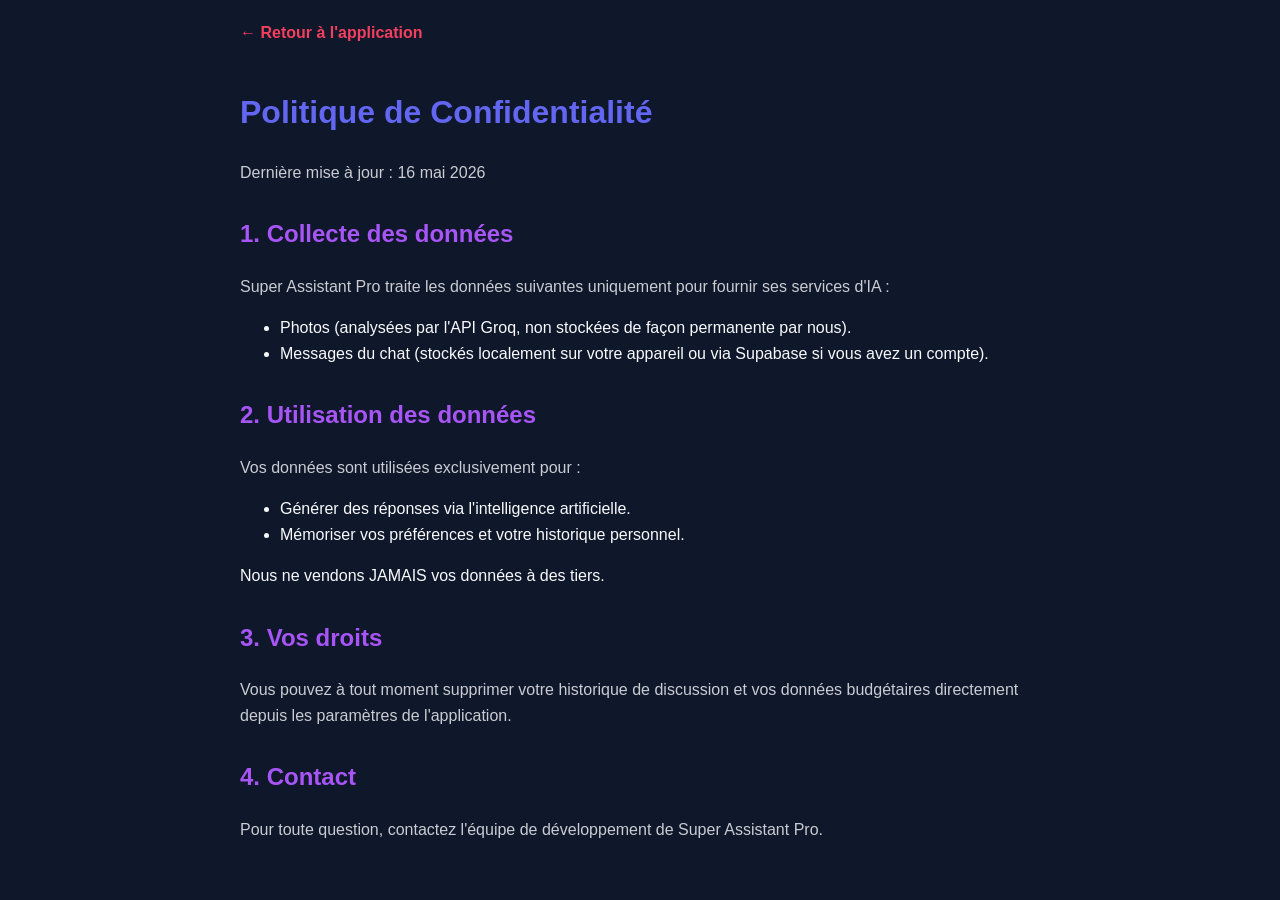
==== privacy.html @ 2a552320 "feat: add onboarding flow, privacy policy, and app reset functionality with PWA support files" ====
<!DOCTYPE html>
<html lang="fr">
<head>
    <meta charset="UTF-8">
    <meta name="viewport" content="width=device-width, initial-scale=1.0">
    <title>Politique de Confidentialité - Super Assistant Pro</title>
    <style>
        body { font-family: 'Outfit', sans-serif; line-height: 1.6; color: #f8fafc; background: #0f172a; padding: 20px; max-width: 800px; margin: auto; }
        h1 { color: #6366f1; }
        h2 { color: #a855f7; margin-top: 30px; }
        p { opacity: 0.8; }
        .back-btn { display: inline-block; margin-bottom: 20px; color: #f43f5e; text-decoration: none; font-weight: bold; }
    </style>
</head>
<body>
    <a href="index.html" class="back-btn">← Retour à l'application</a>
    <h1>Politique de Confidentialité</h1>
    <p>Dernière mise à jour : 16 mai 2026</p>

    <h2>1. Collecte des données</h2>
    <p>Super Assistant Pro traite les données suivantes uniquement pour fournir ses services d'IA :
    <ul>
        <li>Photos (analysées par l'API Groq, non stockées de façon permanente par nous).</li>
        <li>Messages du chat (stockés localement sur votre appareil ou via Supabase si vous avez un compte).</li>
    </ul>
    </p>

    <h2>2. Utilisation des données</h2>
    <p>Vos données sont utilisées exclusivement pour :
    <ul>
        <li>Générer des réponses via l'intelligence artificielle.</li>
        <li>Mémoriser vos préférences et votre historique personnel.</li>
    </ul>
     Nous ne vendons JAMAIS vos données à des tiers.</p>

    <h2>3. Vos droits</h2>
    <p>Vous pouvez à tout moment supprimer votre historique de discussion et vos données budgétaires directement depuis les paramètres de l'application.</p>

    <h2>4. Contact</h2>
    <p>Pour toute question, contactez l'équipe de développement de Super Assistant Pro.</p>
</body>
</html>
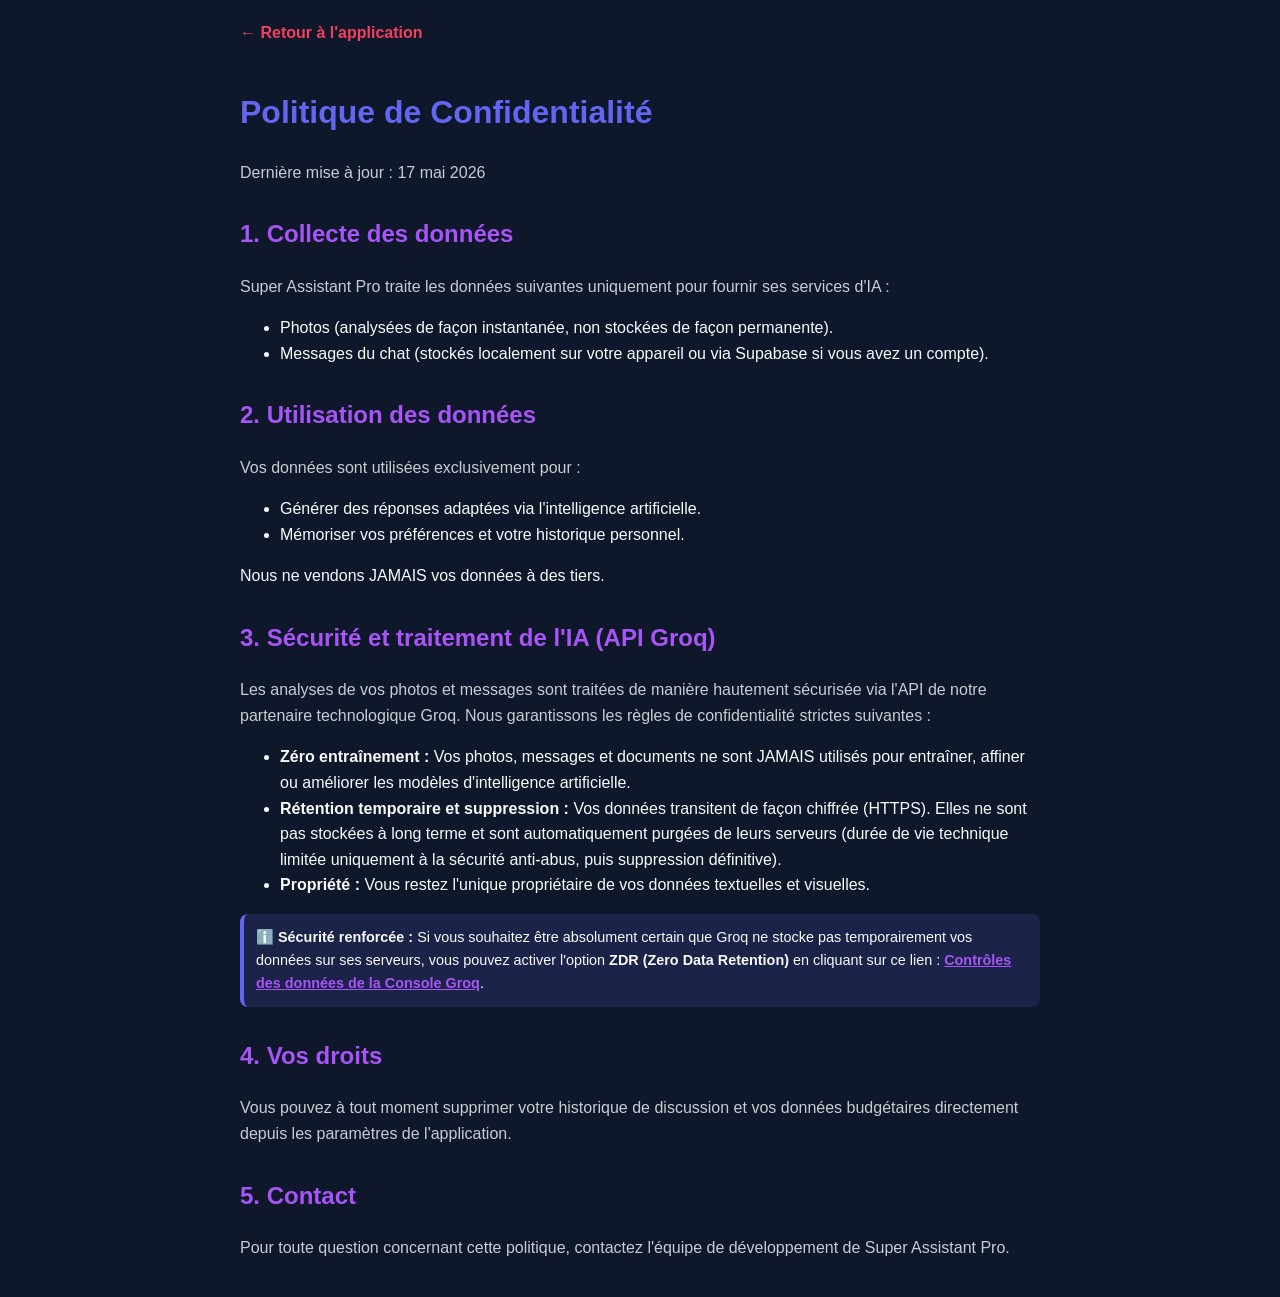
==== commit 0ef699b1: "feat: implement premium subscription system and add settings navigation tabs" ====
--- a/privacy.html
+++ b/privacy.html
@@ -13,14 +13,14 @@
     </style>
 </head>
 <body>
-    <a href="index.html" class="back-btn">← Retour à l'application</a>
+    <a href="index.html" class="back-btn" onclick="if(history.length > 1) { history.back(); return false; }">← Retour à l'application</a>
     <h1>Politique de Confidentialité</h1>
-    <p>Dernière mise à jour : 16 mai 2026</p>
+    <p>Dernière mise à jour : 17 mai 2026</p>
 
     <h2>1. Collecte des données</h2>
     <p>Super Assistant Pro traite les données suivantes uniquement pour fournir ses services d'IA :
     <ul>
-        <li>Photos (analysées par l'API Groq, non stockées de façon permanente par nous).</li>
+        <li>Photos (analysées de façon instantanée, non stockées de façon permanente).</li>
         <li>Messages du chat (stockés localement sur votre appareil ou via Supabase si vous avez un compte).</li>
     </ul>
     </p>
@@ -28,15 +28,27 @@
     <h2>2. Utilisation des données</h2>
     <p>Vos données sont utilisées exclusivement pour :
     <ul>
-        <li>Générer des réponses via l'intelligence artificielle.</li>
+        <li>Générer des réponses adaptées via l'intelligence artificielle.</li>
         <li>Mémoriser vos préférences et votre historique personnel.</li>
     </ul>
      Nous ne vendons JAMAIS vos données à des tiers.</p>
 
-    <h2>3. Vos droits</h2>
+    <h2>3. Sécurité et traitement de l'IA (API Groq)</h2>
+    <p>Les analyses de vos photos et messages sont traitées de manière hautement sécurisée via l'API de notre partenaire technologique Groq. Nous garantissons les règles de confidentialité strictes suivantes :
+    <ul>
+        <li><strong>Zéro entraînement :</strong> Vos photos, messages et documents ne sont JAMAIS utilisés pour entraîner, affiner ou améliorer les modèles d'intelligence artificielle.</li>
+        <li><strong>Rétention temporaire et suppression :</strong> Vos données transitent de façon chiffrée (HTTPS). Elles ne sont pas stockées à long terme et sont automatiquement purgées de leurs serveurs (durée de vie technique limitée uniquement à la sécurité anti-abus, puis suppression définitive).</li>
+        <li><strong>Propriété :</strong> Vous restez l'unique propriétaire de vos données textuelles et visuelles.</li>
+    </ul>
+    <div style="font-size: 0.9rem; margin-top: 15px; padding: 12px; background: rgba(99, 102, 241, 0.15); border-left: 4px solid #6366f1; border-radius: 8px;">
+        ℹ️ <strong>Sécurité renforcée :</strong> Si vous souhaitez être absolument certain que Groq ne stocke pas temporairement vos données sur ses serveurs, vous pouvez activer l'option <strong>ZDR (Zero Data Retention)</strong> en cliquant sur ce lien : <a href="https://console.groq.com/settings/data-controls" target="_blank" style="color: #a855f7; text-decoration: underline; font-weight: bold;">Contrôles des données de la Console Groq</a>.
+    </div>
+    </p>
+
+    <h2>4. Vos droits</h2>
     <p>Vous pouvez à tout moment supprimer votre historique de discussion et vos données budgétaires directement depuis les paramètres de l'application.</p>
 
-    <h2>4. Contact</h2>
-    <p>Pour toute question, contactez l'équipe de développement de Super Assistant Pro.</p>
+    <h2>5. Contact</h2>
+    <p>Pour toute question concernant cette politique, contactez l'équipe de développement de Super Assistant Pro.</p>
 </body>
 </html>
